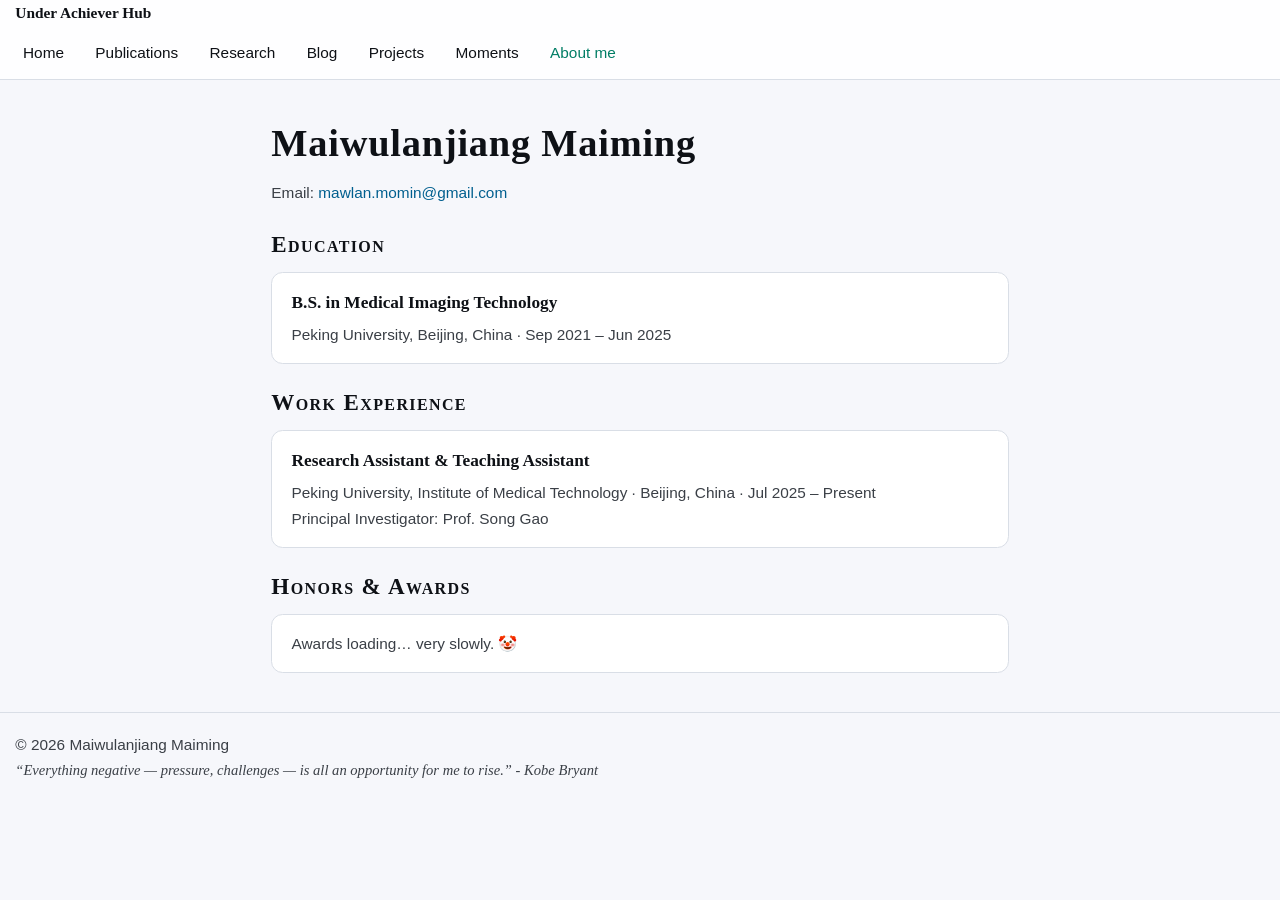
==== about.html @ 785b9ee0 "Initialize personal site" ====
<!doctype html>
<html lang="en">
<head>
<meta charset="utf-8">
<meta name="viewport" content="width=device-width, initial-scale=1">
<title>About me</title>
<link rel="stylesheet" href="assets/style.css">
</head>
<body>
<header class="site-header">
  <div class="container">
    <div class="brand">Under Achiever Hub</div>
    <nav class="nav">
      <a href="index.html">Home</a>
      <a href="papers.html">Publications</a>
      <a href="research.html">Research</a>
      <a href="blog.html">Blog</a>
      <a href="projects.html">Projects</a>
      <a href="moments.html">Moments</a>
      <a href="about.html">About me</a>
    </nav>
  </div>
</header>
<main class="container">
  <section class="about-header">
    <h1 class="about-name">Maiwulanjiang Maiming</h1>
    <div class="about-contact">Email: <a href="mailto:mawlan.momin@gmail.com">mawlan.momin@gmail.com</a></div>
  </section>
  <section class="cv-section">
    <h2 class="cv-heading">Education</h2>
    <div class="cv-card">
      <div class="cv-title">B.S. in Medical Imaging Technology</div>
      <div class="cv-meta">Peking University, Beijing, China · Sep 2021 – Jun 2025</div>
    </div>
  </section>
  <section class="cv-section">
    <h2 class="cv-heading">Work Experience</h2>
    <div class="cv-card">
      <div class="cv-title">Research Assistant & Teaching Assistant</div>
      <div class="cv-meta">Peking University, Institute of Medical Technology · Beijing, China · Jul 2025 – Present</div>
      <div class="cv-meta">Principal Investigator: Prof. Song Gao</div>
    </div>
  </section>
  <section class="cv-section">
    <h2 class="cv-heading">Honors & Awards</h2>
    <div class="cv-card">
      <div class="cv-meta">Awards loading… very slowly. 🤡</div>
    </div>
  </section>
</main>
<footer class="site-footer">
  <div class="container">© <span id="year"></span> Maiwulanjiang Maiming
    <div class="motto">“Everything negative — pressure, challenges — is all an opportunity for me to rise.” - Kobe Bryant</div>
  </div>
</footer>
<script src="assets/site.js"></script>
<script>
setActiveNav();
document.getElementById('year').textContent = new Date().getFullYear();
</script>
</body>
</html>
---- assets/style.css ----
:root{--bg:#0a0d12;--card:#0f131a;--text:#dfe7ee;--muted:#9aa4af;--primary:#00b7ff;--accent:#23c4a2;--accent2:#00ffa3;--border:#1c2430;--space-1:.5rem;--space-2:1rem;--space-3:1.5rem;--radius:.75rem;--header-bg:rgba(10,13,18,.85);--pill-bg:#1a1d22;--pill-fg:#a7a9b0;--pill-border:#1c2430;color-scheme:dark light}
@import url('https://fonts.googleapis.com/css2?family=Inter:wght@300;400;600;700&family=EB+Garamond:ital,wght@0,400;0,600;1,400;1,600&display=swap');
*{box-sizing:border-box}
html,body{height:100%}
html{font-size:clamp(15px,1.2vw,18px)}
body{margin:0;background:var(--bg);color:var(--text);font:1rem/1.7 Inter,-apple-system,BlinkMacSystemFont,Segoe UI,Roboto,Helvetica,Arial,sans-serif;transition:background-color .25s ease,color .25s ease}
html{scroll-behavior:smooth}
a{color:var(--primary);text-decoration:none}
a:hover{text-decoration:underline}
.container{max-width:90rem;margin:0 auto;padding:0 var(--space-2)}
.site-header{position:sticky;top:0;z-index:10;background:var(--header-bg);backdrop-filter:saturate(140%) blur(8px);border-bottom:1px solid var(--border)}
.site-header .brand{font-weight:600}
.nav{display:flex;gap:16px;align-items:center}
.nav a{padding:.875rem .5rem;color:var(--text)}
.nav a.active{color:var(--accent)}
.site-footer{border-top:1px solid var(--border);margin-top:2.5rem;padding:1.25rem 0;color:var(--muted)}
.hero{padding:52px 0 24px}
.hero h1{margin:0 0 .5rem;font-family:'EB Garamond',serif;font-weight:600}
.grid{display:grid;grid-template-columns:repeat(3,1fr);gap:1rem}
.list{display:flex;flex-direction:column;gap:1rem}
.card{background:var(--card);border:1px solid var(--border);border-radius:var(--radius);padding:1rem;transition:transform .25s ease, box-shadow .25s ease, background-color .25s ease, border-color .25s ease}
.card:hover{transform:translateY(-2px);box-shadow:0 8px 20px rgba(0,0,0,.25)}
.card h3{margin:0 0 8px}
.muted{color:var(--muted)}
.pill{display:inline-block;padding:.125rem .5rem;border-radius:999px;background:var(--pill-bg);color:var(--pill-fg);font-size:.8rem;border:1px solid var(--pill-border);margin-right:.375rem}
.gallery{display:grid;grid-template-columns:repeat(3,1fr);gap:8px}
.gallery img{width:100%;height:clamp(14rem,20vw,18rem);object-fit:cover;border-radius:var(--radius);border:1px solid var(--border);cursor:zoom-in;transition:transform .25s ease}
.gallery img:hover{transform:scale(1.02)}
article{max-width:760px}
article{max-width:48rem}
article h1{margin:0 0 .75rem;font-family:'EB Garamond',serif;font-weight:600}
.page{max-width:760px}
.page h2{font-family:'EB Garamond',serif;font-weight:600}
.page{max-width:48rem}
.motto{font-style:italic;font-family:'EB Garamond',serif;color:var(--muted);font-size:.95rem}
.brand{font-family:'EB Garamond',serif;font-weight:600}
.lightbox{position:fixed;inset:0;background:rgba(0,0,0,.75);display:none;align-items:center;justify-content:center;z-index:100}
.lightbox.open{display:flex;animation:fadeIn .2s ease}
.lightbox img{max-width:90vw;max-height:85vh;border-radius:12px;box-shadow:0 20px 40px rgba(0,0,0,.35);transform:scale(.92);opacity:.7;transition:transform .25s ease, opacity .25s ease}
.lightbox.open img{transform:scale(1);opacity:1}
@keyframes fadeIn{from{opacity:0}to{opacity:1}}
@keyframes fadeUp{from{opacity:0;transform:translateY(6px)}to{opacity:1;transform:none}}
article{animation:fadeUp .25s ease}
.card.active-scale{transform:scale(1.02)}
@media (prefers-color-scheme: light){:root{--bg:#f6f7fb;--card:#ffffff;--text:#0e1116;--muted:#3a3f46;--primary:#005f8f;--accent:#007d65;--accent2:#1185ff;--border:#d9dee6;--header-bg:rgba(255,255,255,.85);--pill-bg:#eef2f7;--pill-fg:#3a3f46;--pill-border:#d9dee6;color-scheme:light dark}}
@media(max-width:900px){.grid{grid-template-columns:repeat(2,1fr)}.gallery{grid-template-columns:repeat(2,1fr)}}
@media(max-width:600px){.grid{grid-template-columns:1fr}.gallery{grid-template-columns:1fr}.nav{flex-wrap:wrap}}
.research{display:flex;flex-direction:column;gap:var(--space-3)}
.research-item{padding:1rem;border:1px solid var(--border);border-radius:var(--radius);background:var(--card)}
.research-item h3{margin:0 0 .5rem;font-family:'EB Garamond',serif}
.research-item .meta-line{display:flex;flex-wrap:wrap;gap:1rem;margin:.25rem 0}
.research-item .label{color:var(--muted);margin-right:.35rem}
.research-item .value{color:var(--accent2)}
.projects-lines{display:flex;flex-direction:column;gap:.5rem}
.project-line{padding:.5rem .75rem;border:1px dashed var(--border);border-radius:999px}
.project-line .name{font-weight:600}
.project-line .tech{color:var(--muted)}
.about-header{max-width:48rem;margin:2rem auto 1rem}
.about-name{font-family:'EB Garamond',serif;font-weight:600;font-size:clamp(2rem,3vw,2.75rem);letter-spacing:.02em;margin:0}
.about-contact{color:var(--muted);margin-top:.25rem}
.cv-section{max-width:48rem;margin:1.25rem auto}
.cv-heading{font-family:'EB Garamond',serif;font-variant-caps:small-caps;letter-spacing:.06em;margin:0 0 .5rem}
.cv-card{background:var(--card);border:1px solid var(--border);border-radius:var(--radius);padding:1rem 1.25rem}
.cv-title{font-family:'EB Garamond',serif;font-weight:600;font-size:1.125rem;margin:0 0 .25rem}
.cv-meta{color:var(--muted)}
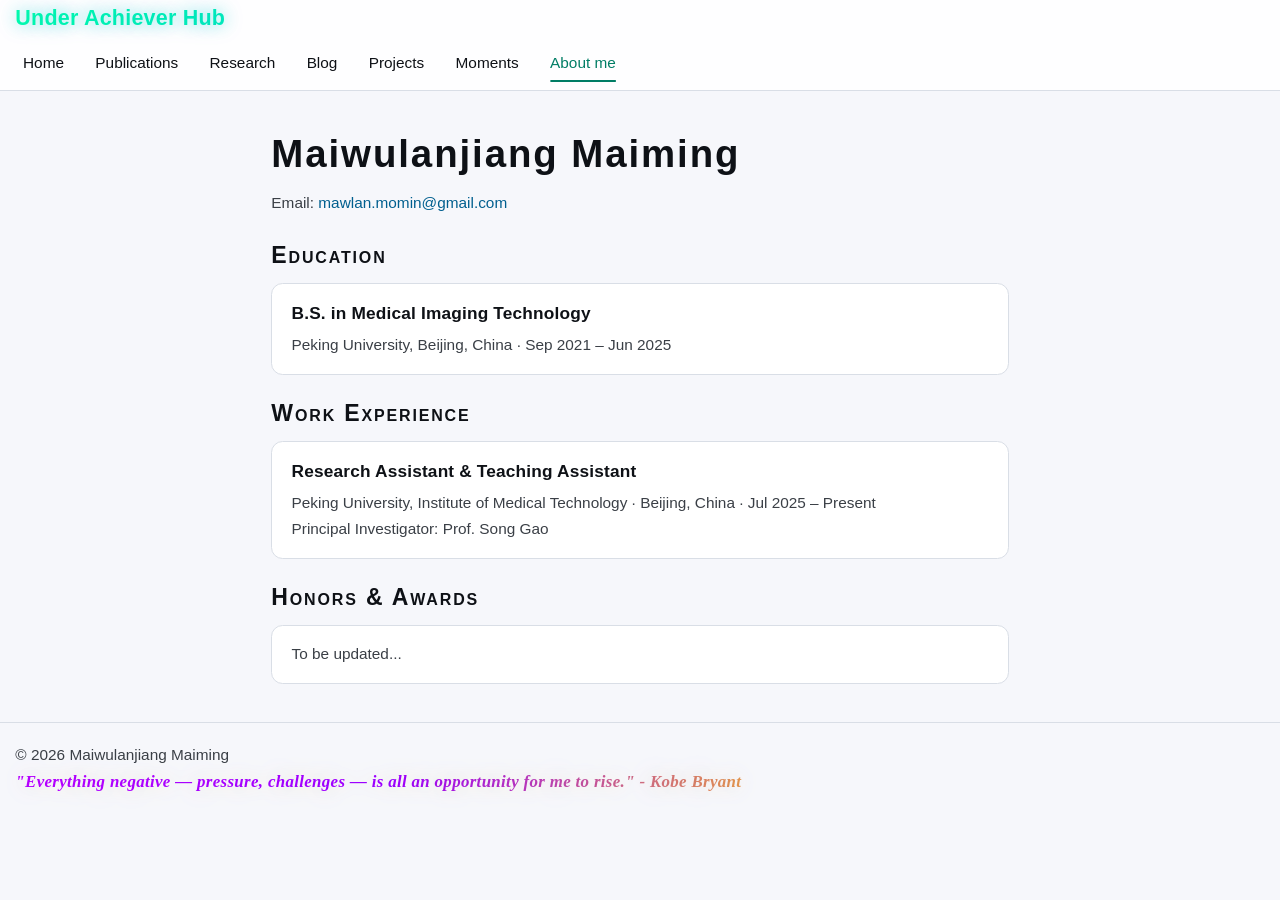
==== commit 9786382a: "Add research-themed emoji effects and styling improvements" ====
--- a/about.html
+++ b/about.html
@@ -3,7 +3,12 @@
 <head>
 <meta charset="utf-8">
 <meta name="viewport" content="width=device-width, initial-scale=1">
-<title>About me</title>
+<meta name="description" content="About Maiwulanjiang Maiming - Medical imaging researcher at Peking University.">
+<meta property="og:title" content="About - Maiwulanjiang Maiming">
+<meta property="og:description" content="Medical imaging researcher and developer.">
+<meta property="og:type" content="website">
+<meta name="twitter:card" content="summary">
+<title>About - Maiwulanjiang Maiming</title>
 <link rel="stylesheet" href="assets/style.css">
 </head>
 <body>
@@ -44,19 +49,10 @@
   <section class="cv-section">
     <h2 class="cv-heading">Honors & Awards</h2>
     <div class="cv-card">
-      <div class="cv-meta">Awards loading… very slowly. 🤡</div>
+      <div class="cv-meta">To be updated...</div>
     </div>
   </section>
 </main>
-<footer class="site-footer">
-  <div class="container">© <span id="year"></span> Maiwulanjiang Maiming
-    <div class="motto">“Everything negative — pressure, challenges — is all an opportunity for me to rise.” - Kobe Bryant</div>
-  </div>
-</footer>
 <script src="assets/site.js"></script>
-<script>
-setActiveNav();
-document.getElementById('year').textContent = new Date().getFullYear();
-</script>
 </body>
 </html>
--- a/assets/style.css
+++ b/assets/style.css
@@ -1,65 +1,132 @@
-:root{--bg:#0a0d12;--card:#0f131a;--text:#dfe7ee;--muted:#9aa4af;--primary:#00b7ff;--accent:#23c4a2;--accent2:#00ffa3;--border:#1c2430;--space-1:.5rem;--space-2:1rem;--space-3:1.5rem;--radius:.75rem;--header-bg:rgba(10,13,18,.85);--pill-bg:#1a1d22;--pill-fg:#a7a9b0;--pill-border:#1c2430;color-scheme:dark light}
-@import url('https://fonts.googleapis.com/css2?family=Inter:wght@300;400;600;700&family=EB+Garamond:ital,wght@0,400;0,600;1,400;1,600&display=swap');
+:root{
+  --bg:#0a0d12;--card:#0f131a;--text:#dfe7ee;--muted:#9aa4af;--primary:#00b7ff;--accent:#23c4a2;--accent2:#00ffa3;--border:#1c2430;--space-1:.5rem;--space-2:1rem;--space-3:1.5rem;--radius:.75rem;--header-bg:rgba(10,13,18,.85);--pill-bg:#1a1d22;--pill-fg:#a7a9b0;--pill-border:#1c2430;color-scheme:dark light;
+  --ease-smooth:cubic-bezier(0.4,0,0.2,1);
+  --ease-out-expo:cubic-bezier(0.16,1,0.3,1);
+  --ease-out-back:cubic-bezier(0.34,1.56,0.64,1);
+  --ease-in-out-smooth:cubic-bezier(0.4,0,0.1,1);
+  --ease-spring:cubic-bezier(0.175,0.885,0.32,1.275);
+  --duration-fast:150ms;
+  --duration-normal:300ms;
+  --duration-slow:500ms;
+  --duration-slower:700ms
+}
+@import url('https://fonts.googleapis.com/css2?family=DM+Sans:wght@400;500;600;700&family=Cormorant+Garamond:ital,wght@0,300;0,400;0,600;1,400;1,600&display=swap');
 *{box-sizing:border-box}
 html,body{height:100%}
 html{font-size:clamp(15px,1.2vw,18px)}
-body{margin:0;background:var(--bg);color:var(--text);font:1rem/1.7 Inter,-apple-system,BlinkMacSystemFont,Segoe UI,Roboto,Helvetica,Arial,sans-serif;transition:background-color .25s ease,color .25s ease}
+body{margin:0;background:var(--bg);color:var(--text);font:1rem/1.7 Optima,Futura,DIN,'DM Sans',-apple-system,BlinkMacSystemFont,'Segoe UI',Roboto,sans-serif;transition:background-color var(--duration-normal) var(--ease-smooth),color var(--duration-normal) var(--ease-smooth)}
+@keyframes pageIn{
+  from{opacity:0}
+  to{opacity:1}
+}
 html{scroll-behavior:smooth}
-a{color:var(--primary);text-decoration:none}
-a:hover{text-decoration:underline}
+a{color:var(--primary);text-decoration:none;transition:color var(--duration-fast) var(--ease-smooth)}
+a:hover{color:var(--accent)}
+.nav a:hover{text-decoration:none}
 .container{max-width:90rem;margin:0 auto;padding:0 var(--space-2)}
-.site-header{position:sticky;top:0;z-index:10;background:var(--header-bg);backdrop-filter:saturate(140%) blur(8px);border-bottom:1px solid var(--border)}
+.site-header{position:sticky;top:0;z-index:10;background:var(--header-bg);backdrop-filter:saturate(140%) blur(8px);border-bottom:1px solid var(--border);transition:transform var(--duration-normal) var(--ease-smooth)}
 .site-header .brand{font-weight:600}
 .nav{display:flex;gap:16px;align-items:center}
-.nav a{padding:.875rem .5rem;color:var(--text)}
+.nav a{padding:.875rem .5rem;color:var(--text);position:relative;transition:color var(--duration-fast) var(--ease-smooth)}
+.nav a::after{content:'';position:absolute;bottom:.5rem;left:50%;width:0;height:2px;background:var(--accent);border-radius:1px;transform:translateX(-50%);transition:width var(--duration-normal) var(--ease-out-expo)}
+.nav a:hover::after,.nav a.active::after{width:calc(100% - 1rem)}
 .nav a.active{color:var(--accent)}
 .site-footer{border-top:1px solid var(--border);margin-top:2.5rem;padding:1.25rem 0;color:var(--muted)}
 .hero{padding:52px 0 24px}
-.hero h1{margin:0 0 .5rem;font-family:'EB Garamond',serif;font-weight:600}
+.hero h1{margin:0 0 .5rem;font-family:Optima,Futura,DIN,'DM Sans',sans-serif;font-weight:600;letter-spacing:.01em;animation:fadeUp var(--duration-slow) var(--ease-out-expo)}
+.hero p{animation:fadeUp var(--duration-slow) var(--ease-out-expo) 100ms backwards}
 .grid{display:grid;grid-template-columns:repeat(3,1fr);gap:1rem}
 .list{display:flex;flex-direction:column;gap:1rem}
-.card{background:var(--card);border:1px solid var(--border);border-radius:var(--radius);padding:1rem;transition:transform .25s ease, box-shadow .25s ease, background-color .25s ease, border-color .25s ease}
-.card:hover{transform:translateY(-2px);box-shadow:0 8px 20px rgba(0,0,0,.25)}
+.card{background:var(--card);border:1px solid var(--border);border-radius:var(--radius);padding:1rem;transition:transform var(--duration-normal) var(--ease-out-expo),box-shadow var(--duration-normal) var(--ease-smooth),background-color var(--duration-slow) var(--ease-smooth),border-color var(--duration-normal) var(--ease-smooth);will-change:transform}
+.card:hover{transform:translateY(-4px);box-shadow:0 12px 28px rgba(0,0,0,.3),0 4px 12px rgba(0,0,0,.2)}
+.card:active{transform:translateY(-2px);transition-duration:var(--duration-fast)}
 .card h3{margin:0 0 8px}
 .muted{color:var(--muted)}
-.pill{display:inline-block;padding:.125rem .5rem;border-radius:999px;background:var(--pill-bg);color:var(--pill-fg);font-size:.8rem;border:1px solid var(--pill-border);margin-right:.375rem}
+.pill{display:inline-block;padding:.125rem .5rem;border-radius:999px;background:var(--pill-bg);color:var(--pill-fg);font-size:.8rem;border:1px solid var(--pill-border);margin-right:.375rem;transition:background-color var(--duration-normal) var(--ease-smooth),border-color var(--duration-normal) var(--ease-smooth),transform var(--duration-fast) var(--ease-out-expo)}
+.pill:hover{transform:translateY(-1px);background:var(--border)}
 .gallery{display:grid;grid-template-columns:repeat(3,1fr);gap:8px}
-.gallery img{width:100%;height:clamp(14rem,20vw,18rem);object-fit:cover;border-radius:var(--radius);border:1px solid var(--border);cursor:zoom-in;transition:transform .25s ease}
-.gallery img:hover{transform:scale(1.02)}
-article{max-width:760px}
+.gallery img{width:100%;height:clamp(14rem,20vw,18rem);object-fit:cover;border-radius:var(--radius);border:1px solid var(--border);cursor:zoom-in;transition:transform var(--duration-normal) var(--ease-out-expo),box-shadow var(--duration-normal) var(--ease-smooth);will-change:transform}
+.gallery img:hover{transform:scale(1.03);box-shadow:0 8px 24px rgba(0,0,0,.3)}
 article{max-width:48rem}
-article h1{margin:0 0 .75rem;font-family:'EB Garamond',serif;font-weight:600}
-.page{max-width:760px}
-.page h2{font-family:'EB Garamond',serif;font-weight:600}
-.page{max-width:48rem}
-.motto{font-style:italic;font-family:'EB Garamond',serif;color:var(--muted);font-size:.95rem}
-.brand{font-family:'EB Garamond',serif;font-weight:600}
-.lightbox{position:fixed;inset:0;background:rgba(0,0,0,.75);display:none;align-items:center;justify-content:center;z-index:100}
-.lightbox.open{display:flex;animation:fadeIn .2s ease}
-.lightbox img{max-width:90vw;max-height:85vh;border-radius:12px;box-shadow:0 20px 40px rgba(0,0,0,.35);transform:scale(.92);opacity:.7;transition:transform .25s ease, opacity .25s ease}
-.lightbox.open img{transform:scale(1);opacity:1}
+article h1{margin:0 0 .75rem;font-family:Optima,Futura,DIN,'DM Sans',sans-serif;font-weight:600;letter-spacing:.01em}
+article{animation:fadeUp var(--duration-slow) var(--ease-out-expo)}
+.motto{font-style:italic;font-family:'Adobe Garamond',Garamond,'Cormorant Garamond',serif;background:linear-gradient(90deg,#b700ff 0%,#9d00ff 30%,#ffd700 70%,#ffed4e 100%);-webkit-background-clip:text;background-clip:text;-webkit-text-fill-color:transparent;font-size:1.1rem;letter-spacing:.02em;font-weight:600;text-shadow:0 0 30px rgba(185,0,255,.3);filter:drop-shadow(0 0 10px rgba(255,215,0,.2))}
+.brand{font-family:Optima,Futura,DIN,'DM Sans',sans-serif;font-weight:700;letter-spacing:.01em;font-size:1.4rem;background:linear-gradient(90deg,#00ffaa 0%,#0099ff 100%);-webkit-background-clip:text;background-clip:text;-webkit-text-fill-color:transparent;text-shadow:0 0 20px rgba(0,153,255,.4);filter:drop-shadow(0 0 8px rgba(0,255,170,.3))}
+.lightbox{position:fixed;inset:0;background:rgba(0,0,0,0);display:none;align-items:center;justify-content:center;z-index:100;backdrop-filter:blur(0px);transition:background var(--duration-normal) var(--ease-smooth),backdrop-filter var(--duration-normal) var(--ease-smooth)}
+.lightbox.open{display:flex;background:rgba(0,0,0,.85);backdrop-filter:blur(8px);animation:fadeIn var(--duration-normal) var(--ease-smooth)}
+.lightbox img{max-width:90vw;max-height:85vh;border-radius:12px;box-shadow:0 20px 40px rgba(0,0,0,.35);transform:scale(.85) translateY(20px);opacity:0;transition:transform var(--duration-slow) var(--ease-out-expo),opacity var(--duration-normal) var(--ease-smooth);will-change:transform,opacity}
+.lightbox.open img{transform:scale(1) translateY(0);opacity:1}
 @keyframes fadeIn{from{opacity:0}to{opacity:1}}
-@keyframes fadeUp{from{opacity:0;transform:translateY(6px)}to{opacity:1;transform:none}}
-article{animation:fadeUp .25s ease}
-.card.active-scale{transform:scale(1.02)}
+@keyframes fadeUp{from{opacity:0;transform:translateY(16px)}to{opacity:1;transform:translateY(0)}}
+@keyframes fadeScale{from{opacity:0;transform:scale(0.95)}to{opacity:1;transform:scale(1)}}
+@keyframes slideInLeft{from{opacity:0;transform:translateX(-20px)}to{opacity:1;transform:translateX(0)}}
+@keyframes slideInRight{from{opacity:0;transform:translateX(20px)}to{opacity:1;transform:translateX(0)}}
+@keyframes pulse{0%,100%{opacity:1}50%{opacity:.6}}
+@keyframes shimmer{0%{background-position:-200% 0}100%{background-position:200% 0}}
+.card-reveal{opacity:0;transform:translateY(20px);transition:opacity var(--duration-slow) var(--ease-out-expo),transform var(--duration-slow) var(--ease-out-expo)}
+.card-reveal.revealed{opacity:1;transform:translateY(0)}
+.card.active-scale{transform:scale(0.97);transition-duration:var(--duration-fast)}
+@keyframes reveal{from{opacity:0;transform:translateY(24px)}to{opacity:1;transform:translateY(0)}}
+@keyframes floatUp{0%{opacity:1;transform:translate(-50%,-50%) translateY(0) rotateZ(0deg)}100%{opacity:0;transform:translate(-50%,-50%) translateY(-100px) rotateZ(20deg)}}
+.click-emoji{position:fixed;font-size:2rem;pointer-events:none;user-select:none;animation:floatUp 1.5s ease-out forwards;z-index:9999}
+@media (prefers-reduced-motion: reduce){
+  *,*::before,*::after{animation-duration:0.01ms !important;animation-iteration-count:1 !important;transition-duration:0.01ms !important}
+  .card-reveal{opacity:1;transform:none}
+}
 @media (prefers-color-scheme: light){:root{--bg:#f6f7fb;--card:#ffffff;--text:#0e1116;--muted:#3a3f46;--primary:#005f8f;--accent:#007d65;--accent2:#1185ff;--border:#d9dee6;--header-bg:rgba(255,255,255,.85);--pill-bg:#eef2f7;--pill-fg:#3a3f46;--pill-border:#d9dee6;color-scheme:light dark}}
 @media(max-width:900px){.grid{grid-template-columns:repeat(2,1fr)}.gallery{grid-template-columns:repeat(2,1fr)}}
-@media(max-width:600px){.grid{grid-template-columns:1fr}.gallery{grid-template-columns:1fr}.nav{flex-wrap:wrap}}
+@media(max-width:600px){.grid{grid-template-columns:1fr}.gallery{grid-template-columns:1fr}.nav{flex-wrap:wrap}.card-reveal{animation-delay:0 !important}.research-item{animation-delay:0 !important}.project-line{animation-delay:0 !important}}
 .research{display:flex;flex-direction:column;gap:var(--space-3)}
-.research-item{padding:1rem;border:1px solid var(--border);border-radius:var(--radius);background:var(--card)}
-.research-item h3{margin:0 0 .5rem;font-family:'EB Garamond',serif}
+.research-item{padding:1rem;border:1px solid var(--border);border-radius:var(--radius);background:var(--card);transition:transform var(--duration-normal) var(--ease-out-expo),box-shadow var(--duration-normal) var(--ease-smooth)}
+.research-item:hover{transform:translateX(4px);box-shadow:0 4px 16px rgba(0,0,0,.2)}
+.research-item h3{margin:0 0 .5rem;font-family:Optima,Futura,DIN,'DM Sans',sans-serif;font-weight:600}
 .research-item .meta-line{display:flex;flex-wrap:wrap;gap:1rem;margin:.25rem 0}
 .research-item .label{color:var(--muted);margin-right:.35rem}
 .research-item .value{color:var(--accent2)}
 .projects-lines{display:flex;flex-direction:column;gap:.5rem}
-.project-line{padding:.5rem .75rem;border:1px dashed var(--border);border-radius:999px}
+.project-line{padding:.5rem .75rem;border:1px dashed var(--border);border-radius:999px;transition:background-color var(--duration-normal) var(--ease-smooth),border-color var(--duration-normal) var(--ease-smooth),transform var(--duration-normal) var(--ease-out-expo)}
+.project-line:hover{background:var(--card);border-color:var(--accent);transform:translateX(4px)}
 .project-line .name{font-weight:600}
 .project-line .tech{color:var(--muted)}
+.two-col{display:grid;grid-template-columns:12rem 1fr;gap:var(--space-3)}
+.timeline{position:sticky;top:72px;align-self:start}
+.timeline a{display:block;padding:.4rem .5rem;border-radius:999px;color:var(--muted);border:1px solid var(--border);margin-bottom:.5rem;text-align:center;background:var(--card);transition:all var(--duration-normal) var(--ease-out-expo)}
+.timeline a:hover{color:var(--text);border-color:var(--accent2);transform:translateX(4px)}
+.timeline a.active{color:var(--text);border-color:var(--accent2);box-shadow:0 0 0 1px var(--accent2) inset,0 4px 12px rgba(0,255,163,.15)}
+.year-heading{font-family:Optima,Futura,DIN,'DM Sans',sans-serif;margin:1rem 0 .5rem;font-weight:600;letter-spacing:.02em}
+@media(max-width:900px){.two-col{grid-template-columns:1fr}.timeline{position:relative;display:flex;gap:.5rem;flex-wrap:wrap;top:auto;margin-bottom:1rem}.timeline a{flex:0 0 auto}}
 .about-header{max-width:48rem;margin:2rem auto 1rem}
-.about-name{font-family:'EB Garamond',serif;font-weight:600;font-size:clamp(2rem,3vw,2.75rem);letter-spacing:.02em;margin:0}
+.about-name{font-family:Optima,Futura,DIN,'DM Sans',sans-serif;font-weight:600;font-size:clamp(2rem,3vw,2.75rem);letter-spacing:.05em;margin:0}
 .about-contact{color:var(--muted);margin-top:.25rem}
 .cv-section{max-width:48rem;margin:1.25rem auto}
-.cv-heading{font-family:'EB Garamond',serif;font-variant-caps:small-caps;letter-spacing:.06em;margin:0 0 .5rem}
-.cv-card{background:var(--card);border:1px solid var(--border);border-radius:var(--radius);padding:1rem 1.25rem}
-.cv-title{font-family:'EB Garamond',serif;font-weight:600;font-size:1.125rem;margin:0 0 .25rem}
+.cv-heading{font-family:Optima,Futura,DIN,'DM Sans',sans-serif;font-variant-caps:small-caps;letter-spacing:.08em;margin:0 0 .5rem;font-weight:600}
+.cv-card{background:var(--card);border:1px solid var(--border);border-radius:var(--radius);padding:1rem 1.25rem;transition:transform var(--duration-normal) var(--ease-out-expo),box-shadow var(--duration-normal) var(--ease-smooth)}
+.cv-card:hover{transform:translateY(-2px);box-shadow:0 8px 20px rgba(0,0,0,.2)}
+.cv-title{font-family:Optima,Futura,DIN,'DM Sans',sans-serif;font-weight:600;font-size:1.125rem;margin:0 0 .25rem;letter-spacing:.01em}
 .cv-meta{color:var(--muted)}
+.github-repo{display:flex;flex-direction:column}
+.github-repo h3 a{display:flex;align-items:center;gap:.5rem}
+.github-repo h3 a::before{content:'';display:inline-block;width:16px;height:16px;background:url("data:image/svg+xml,%3Csvg viewBox='0 0 16 16' xmlns='http://www.w3.org/2000/svg'%3E%3Cpath d='M2 2.5A2.5 2.5 0 014.5 0h8.75a.75.75 0 01.75.75v12.5a.75.75 0 01-.75.75h-2.5a.75.75 0 110-1.5h1.75v-2h-8a1 1 0 00-.714 1.7.75.75 0 01-1.072 1.05A2.495 2.495 0 012 11.5v-9zm10.5-1V9h-8c-.356 0-.694.074-1 .208V2.5a1 1 0 011-1h8zM5 12.25v3.25a.25.25 0 00.4.2l1.45-1.087a.25.25 0 01.3 0L8.6 15.7a.25.25 0 00.4-.2v-3.25a.25.25 0 00-.25-.25h-3.5a.25.25 0 00-.25.25z' fill='%238b949e'/%3E%3C/svg%3E") center/contain no-repeat;opacity:.7}
+.repo-desc{flex:1;margin:.5rem 0;color:var(--muted);font-size:.9rem;line-height:1.5}
+.repo-meta{display:flex;align-items:center;gap:1rem;font-size:.85rem;color:var(--muted);margin-top:auto}
+.repo-lang{display:flex;align-items:center;gap:.35rem}
+.lang-dot{width:10px;height:10px;border-radius:50%;background:var(--accent)}
+.lang-dot[data-lang="Python"]{background:#3572A5}
+.lang-dot[data-lang="JavaScript"]{background:#f1e05a}
+.lang-dot[data-lang="TypeScript"]{background:#2b7489}
+.lang-dot[data-lang="HTML"]{background:#e34c26}
+.lang-dot[data-lang="CSS"]{background:#563d7c}
+.lang-dot[data-lang="Jupyter Notebook"]{background:#DA5B0B}
+.lang-dot[data-lang="MATLAB"]{background:#e16737}
+.lang-dot[data-lang="C++"]{background:#f34b7d}
+.lang-dot[data-lang="C"]{background:#555555}
+.lang-dot[data-lang="Java"]{background:#b07219}
+.lang-dot[data-lang="Go"]{background:#00ADD8}
+.lang-dot[data-lang="Rust"]{background:#dea584}
+.lang-dot[data-lang="Shell"]{background:#89e051}
+.repo-stat{display:flex;align-items:center;gap:.25rem}
+.repo-stat svg{opacity:.7}
+.repo-topics{margin-top:.5rem}
+.loading{display:flex;align-items:center;justify-content:center;gap:.75rem;padding:2rem;color:var(--muted)}
+.loading-spinner{width:20px;height:20px;border:2px solid var(--border);border-top-color:var(--accent);border-radius:50%;animation:spin .8s linear infinite}
+@keyframes spin{to{transform:rotate(360deg)}}
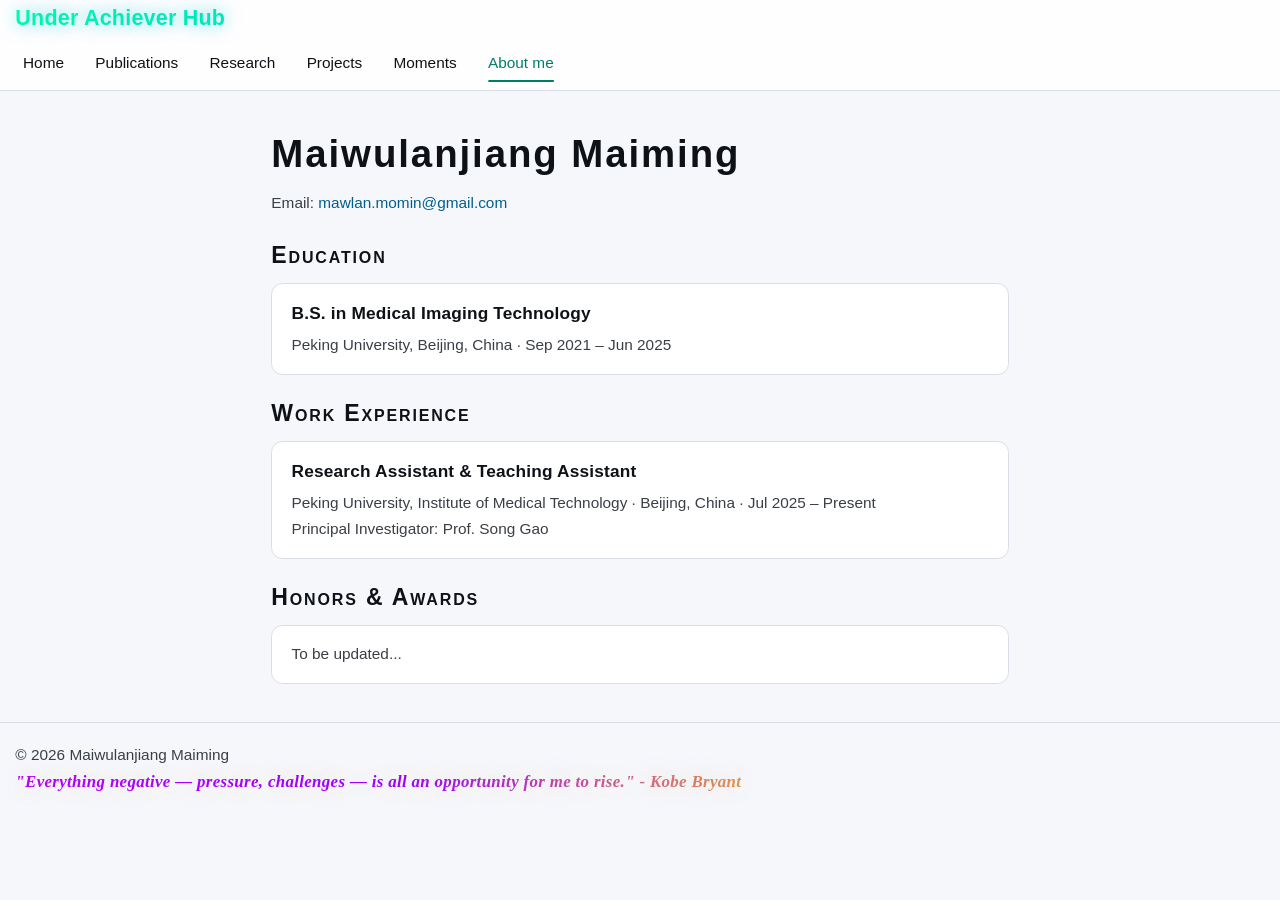
==== commit b3826981: "Remove blog page" ====
--- a/about.html
+++ b/about.html
@@ -19,7 +19,6 @@
       <a href="index.html">Home</a>
       <a href="papers.html">Publications</a>
       <a href="research.html">Research</a>
-      <a href="blog.html">Blog</a>
       <a href="projects.html">Projects</a>
       <a href="moments.html">Moments</a>
       <a href="about.html">About me</a>
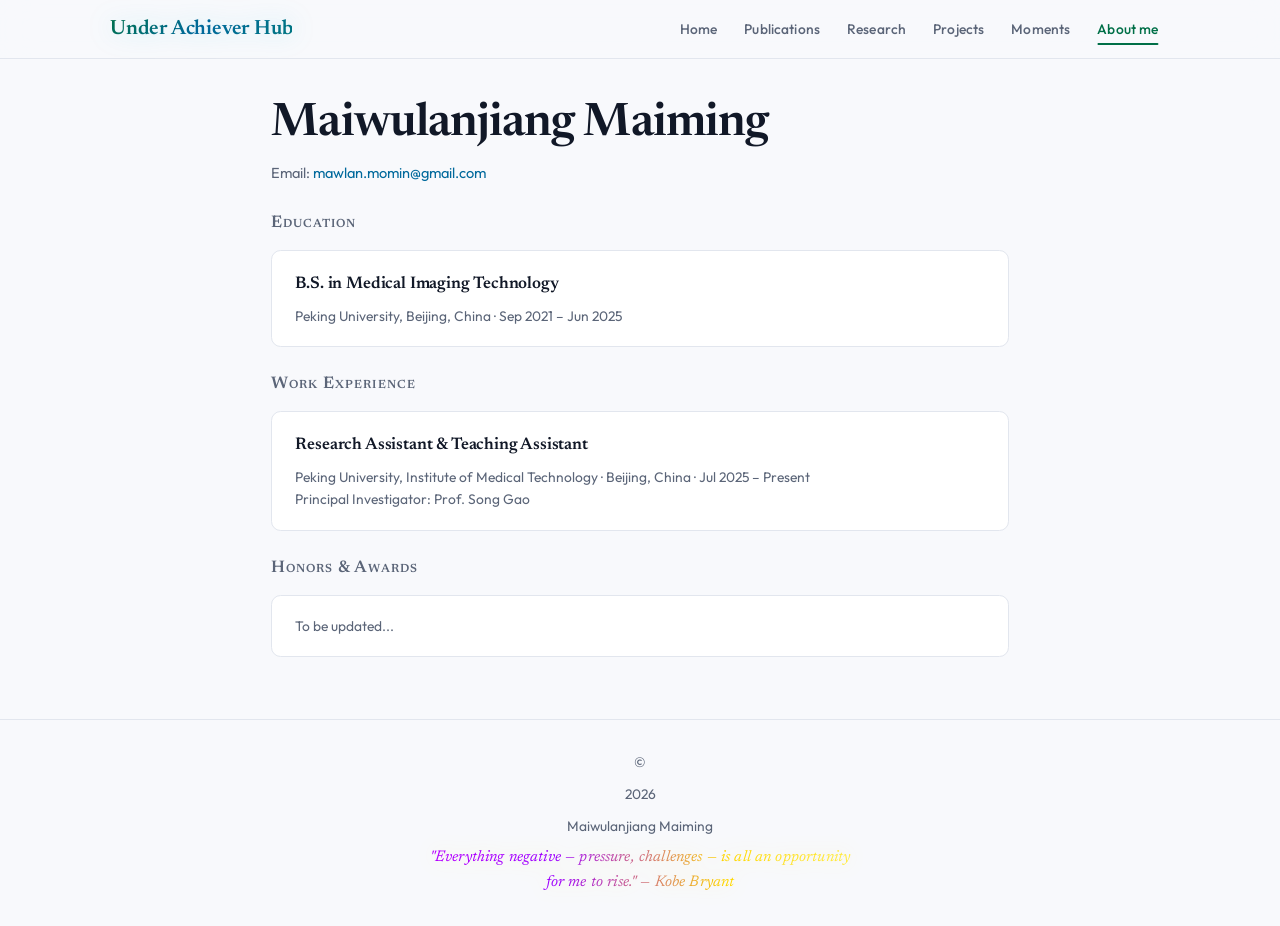
==== commit e791eeb0: "Redesign with web-design-engineer skill: new font system (Newsreader+Outfit), oklch colors, restore " ====
--- a/about.html
+++ b/about.html
@@ -52,6 +52,11 @@
     </div>
   </section>
 </main>
+<footer class="site-footer">
+  <div class="container">© <span id="year"></span> Maiwulanjiang Maiming
+    <div class="motto">"Everything negative — pressure, challenges — is all an opportunity for me to rise." — Kobe Bryant</div>
+  </div>
+</footer>
 <script src="assets/site.js"></script>
 </body>
 </html>
--- a/assets/style.css
+++ b/assets/style.css
@@ -1,5 +1,6 @@
+@import url('https://fonts.googleapis.com/css2?family=Newsreader:ital,opsz,wght@0,6..72,300;0,6..72,400;0,6..72,600;1,6..72,400;1,6..72,600&family=Outfit:wght@300;400;500;600;700&family=JetBrains+Mono:wght@400;500&display=swap');
 :root{
-  --bg:#0a0d12;--card:#0f131a;--text:#dfe7ee;--muted:#9aa4af;--primary:#00b7ff;--accent:#23c4a2;--accent2:#00ffa3;--border:#1c2430;--space-1:.5rem;--space-2:1rem;--space-3:1.5rem;--radius:.75rem;--header-bg:rgba(10,13,18,.85);--pill-bg:#1a1d22;--pill-fg:#a7a9b0;--pill-border:#1c2430;color-scheme:dark light;
+  --bg:#090b0e;--card:#11141a;--card-hover:#161a22;--text:#e2e8f0;--muted:#8892a4;--primary:oklch(0.72 0.14 230);--accent:oklch(0.70 0.16 170);--accent2:oklch(0.75 0.12 200);--border:#1e2533;--border-hover:#2a3348;--space-1:.5rem;--space-2:1rem;--space-3:1.5rem;--space-4:2rem;--radius:.625rem;--header-bg:rgba(9,11,14,.88);--pill-bg:rgba(30,37,51,.6);--pill-fg:#a0aab8;--pill-border:#1e2533;color-scheme:dark light;
   --ease-smooth:cubic-bezier(0.4,0,0.2,1);
   --ease-out-expo:cubic-bezier(0.16,1,0.3,1);
   --ease-out-back:cubic-bezier(0.34,1.56,0.64,1);
@@ -8,56 +9,58 @@
   --duration-fast:150ms;
   --duration-normal:300ms;
   --duration-slow:500ms;
-  --duration-slower:700ms
+  --duration-slower:700ms;
+  --font-heading:'Newsreader',Georgia,'Times New Roman',serif;
+  --font-body:'Outfit','Helvetica Neue',Arial,sans-serif;
+  --font-mono:'JetBrains Mono','Fira Code',monospace
 }
-@import url('https://fonts.googleapis.com/css2?family=DM+Sans:wght@400;500;600;700&family=Cormorant+Garamond:ital,wght@0,300;0,400;0,600;1,400;1,600&display=swap');
 *{box-sizing:border-box}
 html,body{height:100%}
 html{font-size:clamp(15px,1.2vw,18px)}
-body{margin:0;background:var(--bg);color:var(--text);font:1rem/1.7 Optima,Futura,DIN,'DM Sans',-apple-system,BlinkMacSystemFont,'Segoe UI',Roboto,sans-serif;transition:background-color var(--duration-normal) var(--ease-smooth),color var(--duration-normal) var(--ease-smooth)}
-@keyframes pageIn{
-  from{opacity:0}
-  to{opacity:1}
-}
+body{margin:0;background:var(--bg);color:var(--text);font:1rem/1.75 var(--font-body);transition:background-color var(--duration-normal) var(--ease-smooth),color var(--duration-normal) var(--ease-smooth)}
+@keyframes pageIn{from{opacity:0}to{opacity:1}}
 html{scroll-behavior:smooth}
 a{color:var(--primary);text-decoration:none;transition:color var(--duration-fast) var(--ease-smooth)}
 a:hover{color:var(--accent)}
-.nav a:hover{text-decoration:none}
-.container{max-width:90rem;margin:0 auto;padding:0 var(--space-2)}
-.site-header{position:sticky;top:0;z-index:10;background:var(--header-bg);backdrop-filter:saturate(140%) blur(8px);border-bottom:1px solid var(--border);transition:transform var(--duration-normal) var(--ease-smooth)}
-.site-header .brand{font-weight:600}
-.nav{display:flex;gap:16px;align-items:center}
-.nav a{padding:.875rem .5rem;color:var(--text);position:relative;transition:color var(--duration-fast) var(--ease-smooth)}
-.nav a::after{content:'';position:absolute;bottom:.5rem;left:50%;width:0;height:2px;background:var(--accent);border-radius:1px;transform:translateX(-50%);transition:width var(--duration-normal) var(--ease-out-expo)}
-.nav a:hover::after,.nav a.active::after{width:calc(100% - 1rem)}
+.container{max-width:72rem;margin:0 auto;padding:0 var(--space-3)}
+.site-header{position:sticky;top:0;z-index:10;background:var(--header-bg);backdrop-filter:saturate(140%) blur(16px);border-bottom:1px solid var(--border);transition:transform var(--duration-normal) var(--ease-smooth)}
+.site-header .container{display:flex;align-items:center;justify-content:space-between;min-height:3.75rem}
+.brand{font-family:var(--font-heading);font-weight:600;font-size:1.35rem;letter-spacing:-.01em;background:linear-gradient(135deg,var(--accent) 0%,var(--primary) 50%,var(--accent2) 100%);-webkit-background-clip:text;background-clip:text;-webkit-text-fill-color:transparent;filter:drop-shadow(0 0 12px rgba(0,180,220,.25))}
+.nav{display:flex;gap:4px;align-items:center}
+.nav a{padding:.5rem .75rem;color:var(--muted);position:relative;font-size:.9rem;font-weight:500;letter-spacing:.01em;border-radius:var(--radius);transition:color var(--duration-fast) var(--ease-smooth),background-color var(--duration-fast) var(--ease-smooth)}
+.nav a::after{content:'';position:absolute;bottom:.25rem;left:50%;width:0;height:2px;background:var(--accent);border-radius:1px;transform:translateX(-50%);transition:width var(--duration-normal) var(--ease-out-expo)}
+.nav a:hover{color:var(--text);background:rgba(255,255,255,.04)}
+.nav a:hover::after,.nav a.active::after{width:calc(100% - 1.5rem)}
 .nav a.active{color:var(--accent)}
-.site-footer{border-top:1px solid var(--border);margin-top:2.5rem;padding:1.25rem 0;color:var(--muted)}
-.hero{padding:52px 0 24px}
-.hero h1{margin:0 0 .5rem;font-family:Optima,Futura,DIN,'DM Sans',sans-serif;font-weight:600;letter-spacing:.01em;animation:fadeUp var(--duration-slow) var(--ease-out-expo)}
-.hero p{animation:fadeUp var(--duration-slow) var(--ease-out-expo) 100ms backwards}
-.grid{display:grid;grid-template-columns:repeat(3,1fr);gap:1rem}
+.site-footer{border-top:1px solid var(--border);margin-top:4rem;padding:2rem 0;color:var(--muted);font-size:.9rem}
+.site-footer .container{display:flex;flex-direction:column;align-items:center;gap:.5rem;text-align:center}
+.hero{padding:5rem 0 3rem;max-width:48rem}
+.hero h1{margin:0 0 .75rem;font-family:var(--font-heading);font-weight:600;font-size:clamp(2.5rem,5vw,3.75rem);letter-spacing:-.02em;line-height:1.15;animation:fadeUp var(--duration-slow) var(--ease-out-expo)}
+.hero p{font-size:1.15rem;color:var(--muted);line-height:1.7;max-width:36rem;animation:fadeUp var(--duration-slow) var(--ease-out-expo) 100ms backwards}
+.grid{display:grid;grid-template-columns:repeat(3,1fr);gap:1.25rem}
 .list{display:flex;flex-direction:column;gap:1rem}
-.card{background:var(--card);border:1px solid var(--border);border-radius:var(--radius);padding:1rem;transition:transform var(--duration-normal) var(--ease-out-expo),box-shadow var(--duration-normal) var(--ease-smooth),background-color var(--duration-slow) var(--ease-smooth),border-color var(--duration-normal) var(--ease-smooth);will-change:transform}
-.card:hover{transform:translateY(-4px);box-shadow:0 12px 28px rgba(0,0,0,.3),0 4px 12px rgba(0,0,0,.2)}
-.card:active{transform:translateY(-2px);transition-duration:var(--duration-fast)}
-.card h3{margin:0 0 8px}
+.card{background:var(--card);border:1px solid var(--border);border-radius:var(--radius);padding:1.25rem;transition:transform var(--duration-normal) var(--ease-out-expo),box-shadow var(--duration-normal) var(--ease-smooth),background-color var(--duration-slow) var(--ease-smooth),border-color var(--duration-normal) var(--ease-smooth);will-change:transform}
+.card:hover{transform:translateY(-3px);background:var(--card-hover);border-color:var(--border-hover);box-shadow:0 16px 40px rgba(0,0,0,.25),0 4px 12px rgba(0,0,0,.15)}
+.card:active{transform:translateY(-1px);transition-duration:var(--duration-fast)}
+.card h3{margin:0 0 .5rem;font-family:var(--font-heading);font-weight:600;font-size:1.1rem;letter-spacing:-.01em}
+.card h3 a{color:var(--text)}
+.card h3 a:hover{color:var(--primary)}
 .muted{color:var(--muted)}
-.pill{display:inline-block;padding:.125rem .5rem;border-radius:999px;background:var(--pill-bg);color:var(--pill-fg);font-size:.8rem;border:1px solid var(--pill-border);margin-right:.375rem;transition:background-color var(--duration-normal) var(--ease-smooth),border-color var(--duration-normal) var(--ease-smooth),transform var(--duration-fast) var(--ease-out-expo)}
-.pill:hover{transform:translateY(-1px);background:var(--border)}
-.gallery{display:grid;grid-template-columns:repeat(3,1fr);gap:8px}
-.gallery img{width:100%;height:clamp(14rem,20vw,18rem);object-fit:cover;border-radius:var(--radius);border:1px solid var(--border);cursor:zoom-in;transition:transform var(--duration-normal) var(--ease-out-expo),box-shadow var(--duration-normal) var(--ease-smooth);will-change:transform}
-.gallery img:hover{transform:scale(1.03);box-shadow:0 8px 24px rgba(0,0,0,.3)}
+.pill{display:inline-block;padding:.15rem .6rem;border-radius:999px;background:var(--pill-bg);color:var(--pill-fg);font-size:.78rem;font-weight:500;letter-spacing:.02em;border:1px solid var(--pill-border);margin-right:.35rem;margin-bottom:.25rem;transition:background-color var(--duration-normal) var(--ease-smooth),border-color var(--duration-normal) var(--ease-smooth),transform var(--duration-fast) var(--ease-out-expo)}
+.pill:hover{transform:translateY(-1px);border-color:var(--border-hover)}
+.gallery{display:grid;grid-template-columns:repeat(3,1fr);gap:10px}
+.gallery img{width:100%;height:clamp(14rem,20vw,18rem);object-fit:cover;border-radius:var(--radius);border:1px solid var(--border);cursor:zoom-in;transition:transform var(--duration-normal) var(--ease-out-expo),box-shadow var(--duration-normal) var(--ease-smooth),border-color var(--duration-normal) var(--ease-smooth);will-change:transform}
+.gallery img:hover{transform:scale(1.02);border-color:var(--border-hover);box-shadow:0 12px 32px rgba(0,0,0,.3)}
 article{max-width:48rem}
-article h1{margin:0 0 .75rem;font-family:Optima,Futura,DIN,'DM Sans',sans-serif;font-weight:600;letter-spacing:.01em}
+article h1{margin:0 0 .75rem;font-family:var(--font-heading);font-weight:600;letter-spacing:-.01em}
 article{animation:fadeUp var(--duration-slow) var(--ease-out-expo)}
-.motto{font-style:italic;font-family:'Adobe Garamond',Garamond,'Cormorant Garamond',serif;background:linear-gradient(90deg,#b700ff 0%,#9d00ff 30%,#ffd700 70%,#ffed4e 100%);-webkit-background-clip:text;background-clip:text;-webkit-text-fill-color:transparent;font-size:1.1rem;letter-spacing:.02em;font-weight:600;text-shadow:0 0 30px rgba(185,0,255,.3);filter:drop-shadow(0 0 10px rgba(255,215,0,.2))}
-.brand{font-family:Optima,Futura,DIN,'DM Sans',sans-serif;font-weight:700;letter-spacing:.01em;font-size:1.4rem;background:linear-gradient(90deg,#00ffaa 0%,#0099ff 100%);-webkit-background-clip:text;background-clip:text;-webkit-text-fill-color:transparent;text-shadow:0 0 20px rgba(0,153,255,.4);filter:drop-shadow(0 0 8px rgba(0,255,170,.3))}
+.motto{font-family:var(--font-heading);font-style:italic;font-size:1rem;letter-spacing:.01em;line-height:1.6;max-width:28rem;background:linear-gradient(90deg,#b700ff 0%,#9d00ff 30%,#ffd700 70%,#ffed4e 100%);-webkit-background-clip:text;background-clip:text;-webkit-text-fill-color:transparent;filter:drop-shadow(0 0 10px rgba(255,215,0,.2))}
 .lightbox{position:fixed;inset:0;background:rgba(0,0,0,0);display:none;align-items:center;justify-content:center;z-index:100;backdrop-filter:blur(0px);transition:background var(--duration-normal) var(--ease-smooth),backdrop-filter var(--duration-normal) var(--ease-smooth)}
-.lightbox.open{display:flex;background:rgba(0,0,0,.85);backdrop-filter:blur(8px);animation:fadeIn var(--duration-normal) var(--ease-smooth)}
-.lightbox img{max-width:90vw;max-height:85vh;border-radius:12px;box-shadow:0 20px 40px rgba(0,0,0,.35);transform:scale(.85) translateY(20px);opacity:0;transition:transform var(--duration-slow) var(--ease-out-expo),opacity var(--duration-normal) var(--ease-smooth);will-change:transform,opacity}
+.lightbox.open{display:flex;background:rgba(0,0,0,.88);backdrop-filter:blur(12px);animation:fadeIn var(--duration-normal) var(--ease-smooth)}
+.lightbox img{max-width:90vw;max-height:85vh;border-radius:10px;box-shadow:0 24px 48px rgba(0,0,0,.4);transform:scale(.85) translateY(20px);opacity:0;transition:transform var(--duration-slow) var(--ease-out-expo),opacity var(--duration-normal) var(--ease-smooth);will-change:transform,opacity}
 .lightbox.open img{transform:scale(1) translateY(0);opacity:1}
 @keyframes fadeIn{from{opacity:0}to{opacity:1}}
-@keyframes fadeUp{from{opacity:0;transform:translateY(16px)}to{opacity:1;transform:translateY(0)}}
+@keyframes fadeUp{from{opacity:0;transform:translateY(20px)}to{opacity:1;transform:translateY(0)}}
 @keyframes fadeScale{from{opacity:0;transform:scale(0.95)}to{opacity:1;transform:scale(1)}}
 @keyframes slideInLeft{from{opacity:0;transform:translateX(-20px)}to{opacity:1;transform:translateX(0)}}
 @keyframes slideInRight{from{opacity:0;transform:translateX(20px)}to{opacity:1;transform:translateX(0)}}
@@ -73,42 +76,43 @@
   *,*::before,*::after{animation-duration:0.01ms !important;animation-iteration-count:1 !important;transition-duration:0.01ms !important}
   .card-reveal{opacity:1;transform:none}
 }
-@media (prefers-color-scheme: light){:root{--bg:#f6f7fb;--card:#ffffff;--text:#0e1116;--muted:#3a3f46;--primary:#005f8f;--accent:#007d65;--accent2:#1185ff;--border:#d9dee6;--header-bg:rgba(255,255,255,.85);--pill-bg:#eef2f7;--pill-fg:#3a3f46;--pill-border:#d9dee6;color-scheme:light dark}}
-@media(max-width:900px){.grid{grid-template-columns:repeat(2,1fr)}.gallery{grid-template-columns:repeat(2,1fr)}}
-@media(max-width:600px){.grid{grid-template-columns:1fr}.gallery{grid-template-columns:1fr}.nav{flex-wrap:wrap}.card-reveal{animation-delay:0 !important}.research-item{animation-delay:0 !important}.project-line{animation-delay:0 !important}}
+@media (prefers-color-scheme: light){:root{
+  --bg:#f8f9fc;--card:#ffffff;--card-hover:#f0f2f7;--text:#111827;--muted:#5b6578;--primary:oklch(0.48 0.14 230);--accent:oklch(0.45 0.16 170);--accent2:oklch(0.50 0.12 200);--border:#e2e6ee;--border-hover:#cdd3de;--header-bg:rgba(248,249,252,.88);--pill-bg:rgba(226,230,238,.5);--pill-fg:#4a5568;--pill-border:#e2e6ee;color-scheme:light dark}}
+@media(max-width:900px){.grid{grid-template-columns:repeat(2,1fr)}.gallery{grid-template-columns:repeat(2,1fr)}.hero{padding:3rem 0 2rem}}
+@media(max-width:600px){.grid{grid-template-columns:1fr}.gallery{grid-template-columns:1fr}.nav{flex-wrap:wrap;gap:2px}.card-reveal{animation-delay:0 !important}.research-item{animation-delay:0 !important}.project-line{animation-delay:0 !important}.site-header .container{flex-wrap:wrap;gap:.5rem}.hero h1{font-size:2rem}}
 .research{display:flex;flex-direction:column;gap:var(--space-3)}
-.research-item{padding:1rem;border:1px solid var(--border);border-radius:var(--radius);background:var(--card);transition:transform var(--duration-normal) var(--ease-out-expo),box-shadow var(--duration-normal) var(--ease-smooth)}
-.research-item:hover{transform:translateX(4px);box-shadow:0 4px 16px rgba(0,0,0,.2)}
-.research-item h3{margin:0 0 .5rem;font-family:Optima,Futura,DIN,'DM Sans',sans-serif;font-weight:600}
-.research-item .meta-line{display:flex;flex-wrap:wrap;gap:1rem;margin:.25rem 0}
-.research-item .label{color:var(--muted);margin-right:.35rem}
+.research-item{padding:1.25rem;border:1px solid var(--border);border-radius:var(--radius);background:var(--card);transition:transform var(--duration-normal) var(--ease-out-expo),box-shadow var(--duration-normal) var(--ease-smooth),border-color var(--duration-normal) var(--ease-smooth)}
+.research-item:hover{transform:translateX(4px);border-color:var(--border-hover);box-shadow:0 8px 24px rgba(0,0,0,.15)}
+.research-item h3{margin:0 0 .5rem;font-family:var(--font-heading);font-weight:600;font-size:1.1rem;letter-spacing:-.01em}
+.research-item .meta-line{display:flex;flex-wrap:wrap;gap:1rem;margin:.25rem 0;font-size:.9rem}
+.research-item .label{color:var(--muted);margin-right:.35rem;font-weight:500}
 .research-item .value{color:var(--accent2)}
 .projects-lines{display:flex;flex-direction:column;gap:.5rem}
-.project-line{padding:.5rem .75rem;border:1px dashed var(--border);border-radius:999px;transition:background-color var(--duration-normal) var(--ease-smooth),border-color var(--duration-normal) var(--ease-smooth),transform var(--duration-normal) var(--ease-out-expo)}
+.project-line{padding:.6rem 1rem;border:1px dashed var(--border);border-radius:999px;font-size:.9rem;transition:background-color var(--duration-normal) var(--ease-smooth),border-color var(--duration-normal) var(--ease-smooth),transform var(--duration-normal) var(--ease-out-expo)}
 .project-line:hover{background:var(--card);border-color:var(--accent);transform:translateX(4px)}
 .project-line .name{font-weight:600}
 .project-line .tech{color:var(--muted)}
-.two-col{display:grid;grid-template-columns:12rem 1fr;gap:var(--space-3)}
-.timeline{position:sticky;top:72px;align-self:start}
-.timeline a{display:block;padding:.4rem .5rem;border-radius:999px;color:var(--muted);border:1px solid var(--border);margin-bottom:.5rem;text-align:center;background:var(--card);transition:all var(--duration-normal) var(--ease-out-expo)}
-.timeline a:hover{color:var(--text);border-color:var(--accent2);transform:translateX(4px)}
-.timeline a.active{color:var(--text);border-color:var(--accent2);box-shadow:0 0 0 1px var(--accent2) inset,0 4px 12px rgba(0,255,163,.15)}
-.year-heading{font-family:Optima,Futura,DIN,'DM Sans',sans-serif;margin:1rem 0 .5rem;font-weight:600;letter-spacing:.02em}
+.two-col{display:grid;grid-template-columns:10rem 1fr;gap:var(--space-4)}
+.timeline{position:sticky;top:80px;align-self:start}
+.timeline a{display:block;padding:.4rem .6rem;border-radius:var(--radius);color:var(--muted);border:1px solid var(--border);margin-bottom:.5rem;text-align:center;font-size:.85rem;font-weight:500;background:var(--card);transition:all var(--duration-normal) var(--ease-out-expo)}
+.timeline a:hover{color:var(--text);border-color:var(--accent2);transform:translateX(3px)}
+.timeline a.active{color:var(--text);border-color:var(--accent2);box-shadow:0 0 0 1px var(--accent2) inset,0 4px 12px rgba(0,0,0,.1)}
+.year-heading{font-family:var(--font-heading);margin:1.5rem 0 .75rem;font-weight:600;font-size:1.3rem;letter-spacing:-.01em}
 @media(max-width:900px){.two-col{grid-template-columns:1fr}.timeline{position:relative;display:flex;gap:.5rem;flex-wrap:wrap;top:auto;margin-bottom:1rem}.timeline a{flex:0 0 auto}}
-.about-header{max-width:48rem;margin:2rem auto 1rem}
-.about-name{font-family:Optima,Futura,DIN,'DM Sans',sans-serif;font-weight:600;font-size:clamp(2rem,3vw,2.75rem);letter-spacing:.05em;margin:0}
-.about-contact{color:var(--muted);margin-top:.25rem}
-.cv-section{max-width:48rem;margin:1.25rem auto}
-.cv-heading{font-family:Optima,Futura,DIN,'DM Sans',sans-serif;font-variant-caps:small-caps;letter-spacing:.08em;margin:0 0 .5rem;font-weight:600}
-.cv-card{background:var(--card);border:1px solid var(--border);border-radius:var(--radius);padding:1rem 1.25rem;transition:transform var(--duration-normal) var(--ease-out-expo),box-shadow var(--duration-normal) var(--ease-smooth)}
-.cv-card:hover{transform:translateY(-2px);box-shadow:0 8px 20px rgba(0,0,0,.2)}
-.cv-title{font-family:Optima,Futura,DIN,'DM Sans',sans-serif;font-weight:600;font-size:1.125rem;margin:0 0 .25rem;letter-spacing:.01em}
-.cv-meta{color:var(--muted)}
+.about-header{max-width:48rem;margin:2.5rem auto 1rem}
+.about-name{font-family:var(--font-heading);font-weight:600;font-size:clamp(2rem,4vw,3rem);letter-spacing:-.02em;margin:0;line-height:1.2}
+.about-contact{color:var(--muted);margin-top:.5rem;font-size:.95rem}
+.cv-section{max-width:48rem;margin:1.5rem auto}
+.cv-heading{font-family:var(--font-heading);font-variant-caps:small-caps;letter-spacing:.06em;margin:0 0 .75rem;font-weight:600;font-size:1.1rem;color:var(--muted)}
+.cv-card{background:var(--card);border:1px solid var(--border);border-radius:var(--radius);padding:1.25rem 1.5rem;transition:transform var(--duration-normal) var(--ease-out-expo),box-shadow var(--duration-normal) var(--ease-smooth),border-color var(--duration-normal) var(--ease-smooth)}
+.cv-card:hover{transform:translateY(-2px);border-color:var(--border-hover);box-shadow:0 8px 24px rgba(0,0,0,.15)}
+.cv-title{font-family:var(--font-heading);font-weight:600;font-size:1.1rem;margin:0 0 .35rem;letter-spacing:-.01em}
+.cv-meta{color:var(--muted);font-size:.9rem;line-height:1.6}
 .github-repo{display:flex;flex-direction:column}
 .github-repo h3 a{display:flex;align-items:center;gap:.5rem}
-.github-repo h3 a::before{content:'';display:inline-block;width:16px;height:16px;background:url("data:image/svg+xml,%3Csvg viewBox='0 0 16 16' xmlns='http://www.w3.org/2000/svg'%3E%3Cpath d='M2 2.5A2.5 2.5 0 014.5 0h8.75a.75.75 0 01.75.75v12.5a.75.75 0 01-.75.75h-2.5a.75.75 0 110-1.5h1.75v-2h-8a1 1 0 00-.714 1.7.75.75 0 01-1.072 1.05A2.495 2.495 0 012 11.5v-9zm10.5-1V9h-8c-.356 0-.694.074-1 .208V2.5a1 1 0 011-1h8zM5 12.25v3.25a.25.25 0 00.4.2l1.45-1.087a.25.25 0 01.3 0L8.6 15.7a.25.25 0 00.4-.2v-3.25a.25.25 0 00-.25-.25h-3.5a.25.25 0 00-.25.25z' fill='%238b949e'/%3E%3C/svg%3E") center/contain no-repeat;opacity:.7}
-.repo-desc{flex:1;margin:.5rem 0;color:var(--muted);font-size:.9rem;line-height:1.5}
-.repo-meta{display:flex;align-items:center;gap:1rem;font-size:.85rem;color:var(--muted);margin-top:auto}
+.github-repo h3 a::before{content:'';display:inline-block;width:16px;height:16px;background:url("data:image/svg+xml,%3Csvg viewBox='0 0 16 16' xmlns='http://www.w3.org/2000/svg'%3E%3Cpath d='M2 2.5A2.5 2.5 0 014.5 0h8.75a.75.75 0 01.75.75v12.5a.75.75 0 01-.75.75h-2.5a.75.75 0 110-1.5h1.75v-2h-8a1 1 0 00-.714 1.7.75.75 0 01-1.072 1.05A2.495 2.495 0 012 11.5v-9zm10.5-1V9h-8c-.356 0-.694.074-1 .208V2.5a1 1 0 011-1h8zM5 12.25v3.25a.25.25 0 00.4.2l1.45-1.087a.25.25 0 01.3 0L8.6 15.7a.25.25 0 00.4-.2v-3.25a.25.25 0 00-.25-.25h-3.5a.25.25 0 00-.25.25z' fill='%238b949e'/%3E%3C/svg%3E") center/contain no-repeat;opacity:.6}
+.repo-desc{flex:1;margin:.5rem 0;color:var(--muted);font-size:.88rem;line-height:1.6}
+.repo-meta{display:flex;align-items:center;gap:1rem;font-size:.82rem;color:var(--muted);margin-top:auto}
 .repo-lang{display:flex;align-items:center;gap:.35rem}
 .lang-dot{width:10px;height:10px;border-radius:50%;background:var(--accent)}
 .lang-dot[data-lang="Python"]{background:#3572A5}
@@ -125,8 +129,9 @@
 .lang-dot[data-lang="Rust"]{background:#dea584}
 .lang-dot[data-lang="Shell"]{background:#89e051}
 .repo-stat{display:flex;align-items:center;gap:.25rem}
-.repo-stat svg{opacity:.7}
+.repo-stat svg{opacity:.6}
 .repo-topics{margin-top:.5rem}
 .loading{display:flex;align-items:center;justify-content:center;gap:.75rem;padding:2rem;color:var(--muted)}
 .loading-spinner{width:20px;height:20px;border:2px solid var(--border);border-top-color:var(--accent);border-radius:50%;animation:spin .8s linear infinite}
 @keyframes spin{to{transform:rotate(360deg)}}
+section h2{font-family:var(--font-heading);font-weight:600;font-size:1.4rem;letter-spacing:-.01em;margin:2rem 0 1rem}
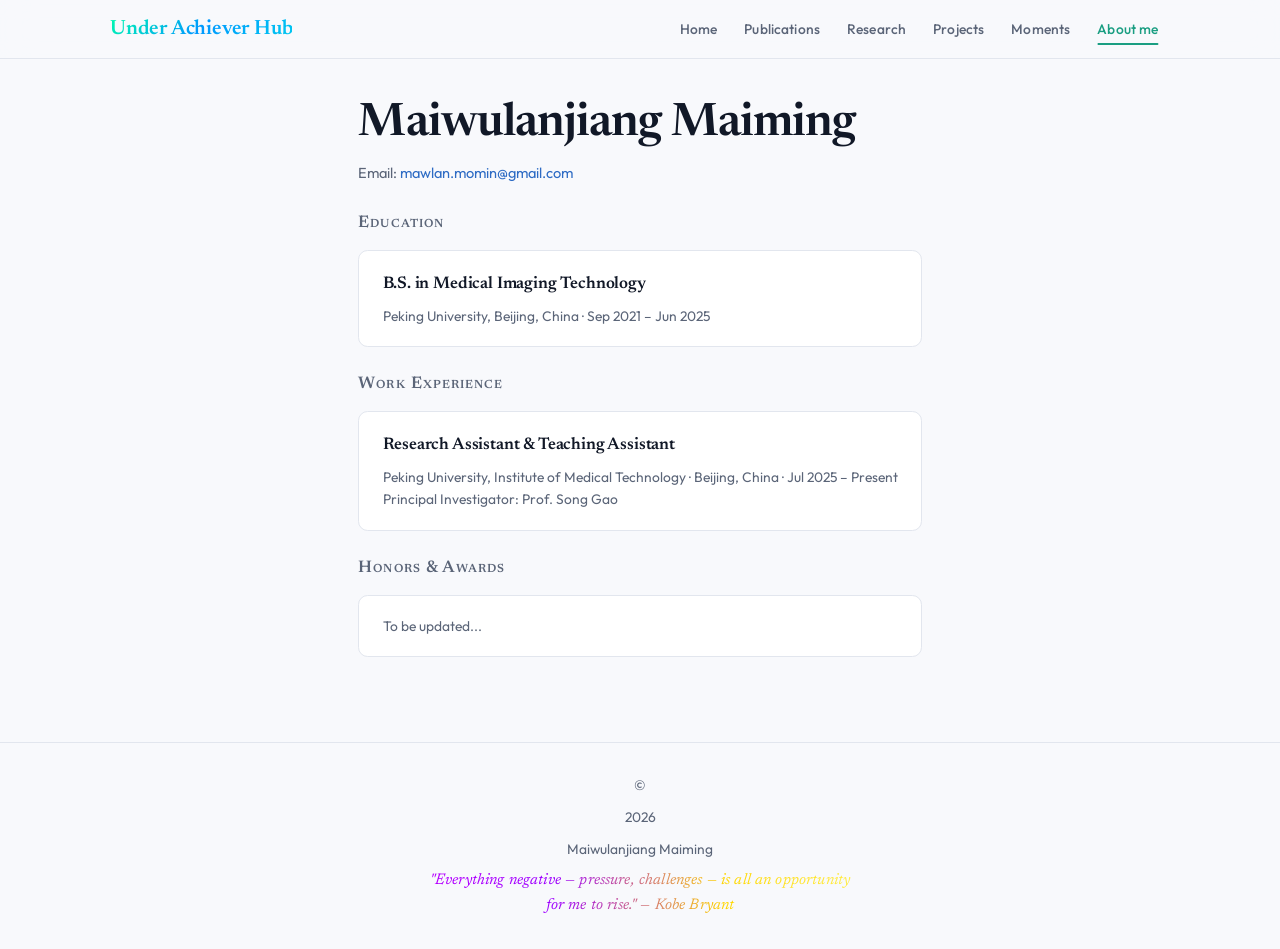
==== commit 06d58ef9: "Fix brand gradient and gray area: remove filter drop-shadow (breaks background-clip:text), replace o" ====
--- a/about.html
+++ b/about.html
@@ -9,6 +9,9 @@
 <meta property="og:type" content="website">
 <meta name="twitter:card" content="summary">
 <title>About - Maiwulanjiang Maiming</title>
+<link rel="preconnect" href="https://fonts.googleapis.com">
+<link rel="preconnect" href="https://fonts.gstatic.com" crossorigin>
+<link href="https://fonts.googleapis.com/css2?family=Newsreader:ital,opsz,wght@0,6..72,300;0,6..72,400;0,6..72,600;1,6..72,400;1,6..72,600&family=Outfit:wght@300;400;500;600;700&family=JetBrains+Mono:wght@400;500&display=swap" rel="stylesheet">
 <link rel="stylesheet" href="assets/style.css">
 </head>
 <body>
--- a/assets/style.css
+++ b/assets/style.css
@@ -1,6 +1,5 @@
-@import url('https://fonts.googleapis.com/css2?family=Newsreader:ital,opsz,wght@0,6..72,300;0,6..72,400;0,6..72,600;1,6..72,400;1,6..72,600&family=Outfit:wght@300;400;500;600;700&family=JetBrains+Mono:wght@400;500&display=swap');
 :root{
-  --bg:#090b0e;--card:#11141a;--card-hover:#161a22;--text:#e2e8f0;--muted:#8892a4;--primary:oklch(0.72 0.14 230);--accent:oklch(0.70 0.16 170);--accent2:oklch(0.75 0.12 200);--border:#1e2533;--border-hover:#2a3348;--space-1:.5rem;--space-2:1rem;--space-3:1.5rem;--space-4:2rem;--radius:.625rem;--header-bg:rgba(9,11,14,.88);--pill-bg:rgba(30,37,51,.6);--pill-fg:#a0aab8;--pill-border:#1e2533;color-scheme:dark light;
+  --bg:#090b0e;--card:#11141a;--card-hover:#161a22;--text:#e2e8f0;--muted:#8892a4;--primary:#5b9cf5;--accent:#3dc9b0;--accent2:#6bb8e0;--border:#1e2533;--border-hover:#2a3348;--space-1:.5rem;--space-2:1rem;--space-3:1.5rem;--space-4:2rem;--radius:.625rem;--header-bg:rgba(9,11,14,.88);--pill-bg:rgba(30,37,51,.6);--pill-fg:#a0aab8;--pill-border:#1e2533;color-scheme:dark;
   --ease-smooth:cubic-bezier(0.4,0,0.2,1);
   --ease-out-expo:cubic-bezier(0.16,1,0.3,1);
   --ease-out-back:cubic-bezier(0.34,1.56,0.64,1);
@@ -15,9 +14,10 @@
   --font-mono:'JetBrains Mono','Fira Code',monospace
 }
 *{box-sizing:border-box}
-html,body{height:100%}
-html{font-size:clamp(15px,1.2vw,18px)}
-body{margin:0;background:var(--bg);color:var(--text);font:1rem/1.75 var(--font-body);transition:background-color var(--duration-normal) var(--ease-smooth),color var(--duration-normal) var(--ease-smooth)}
+html,body{min-height:100%}
+html{font-size:clamp(15px,1.2vw,18px);background:var(--bg)}
+body{margin:0;background:var(--bg);color:var(--text);font:1rem/1.75 var(--font-body);transition:background-color var(--duration-normal) var(--ease-smooth),color var(--duration-normal) var(--ease-smooth);min-height:100vh;display:flex;flex-direction:column}
+main{flex:1}
 @keyframes pageIn{from{opacity:0}to{opacity:1}}
 html{scroll-behavior:smooth}
 a{color:var(--primary);text-decoration:none;transition:color var(--duration-fast) var(--ease-smooth)}
@@ -25,7 +25,7 @@
 .container{max-width:72rem;margin:0 auto;padding:0 var(--space-3)}
 .site-header{position:sticky;top:0;z-index:10;background:var(--header-bg);backdrop-filter:saturate(140%) blur(16px);border-bottom:1px solid var(--border);transition:transform var(--duration-normal) var(--ease-smooth)}
 .site-header .container{display:flex;align-items:center;justify-content:space-between;min-height:3.75rem}
-.brand{font-family:var(--font-heading);font-weight:600;font-size:1.35rem;letter-spacing:-.01em;background:linear-gradient(135deg,var(--accent) 0%,var(--primary) 50%,var(--accent2) 100%);-webkit-background-clip:text;background-clip:text;-webkit-text-fill-color:transparent;filter:drop-shadow(0 0 12px rgba(0,180,220,.25))}
+.brand{font-family:var(--font-heading);font-weight:600;font-size:1.35rem;letter-spacing:-.01em;background:linear-gradient(135deg,#00ffaa 0%,#0099ff 50%,#00ccee 100%);-webkit-background-clip:text;background-clip:text;-webkit-text-fill-color:transparent}
 .nav{display:flex;gap:4px;align-items:center}
 .nav a{padding:.5rem .75rem;color:var(--muted);position:relative;font-size:.9rem;font-weight:500;letter-spacing:.01em;border-radius:var(--radius);transition:color var(--duration-fast) var(--ease-smooth),background-color var(--duration-fast) var(--ease-smooth)}
 .nav a::after{content:'';position:absolute;bottom:.25rem;left:50%;width:0;height:2px;background:var(--accent);border-radius:1px;transform:translateX(-50%);transition:width var(--duration-normal) var(--ease-out-expo)}
@@ -54,7 +54,7 @@
 article{max-width:48rem}
 article h1{margin:0 0 .75rem;font-family:var(--font-heading);font-weight:600;letter-spacing:-.01em}
 article{animation:fadeUp var(--duration-slow) var(--ease-out-expo)}
-.motto{font-family:var(--font-heading);font-style:italic;font-size:1rem;letter-spacing:.01em;line-height:1.6;max-width:28rem;background:linear-gradient(90deg,#b700ff 0%,#9d00ff 30%,#ffd700 70%,#ffed4e 100%);-webkit-background-clip:text;background-clip:text;-webkit-text-fill-color:transparent;filter:drop-shadow(0 0 10px rgba(255,215,0,.2))}
+.motto{font-family:var(--font-heading);font-style:italic;font-size:1rem;letter-spacing:.01em;line-height:1.6;max-width:28rem;background:linear-gradient(90deg,#b700ff 0%,#9d00ff 30%,#ffd700 70%,#ffed4e 100%);-webkit-background-clip:text;background-clip:text;-webkit-text-fill-color:transparent}
 .lightbox{position:fixed;inset:0;background:rgba(0,0,0,0);display:none;align-items:center;justify-content:center;z-index:100;backdrop-filter:blur(0px);transition:background var(--duration-normal) var(--ease-smooth),backdrop-filter var(--duration-normal) var(--ease-smooth)}
 .lightbox.open{display:flex;background:rgba(0,0,0,.88);backdrop-filter:blur(12px);animation:fadeIn var(--duration-normal) var(--ease-smooth)}
 .lightbox img{max-width:90vw;max-height:85vh;border-radius:10px;box-shadow:0 24px 48px rgba(0,0,0,.4);transform:scale(.85) translateY(20px);opacity:0;transition:transform var(--duration-slow) var(--ease-out-expo),opacity var(--duration-normal) var(--ease-smooth);will-change:transform,opacity}
@@ -77,7 +77,7 @@
   .card-reveal{opacity:1;transform:none}
 }
 @media (prefers-color-scheme: light){:root{
-  --bg:#f8f9fc;--card:#ffffff;--card-hover:#f0f2f7;--text:#111827;--muted:#5b6578;--primary:oklch(0.48 0.14 230);--accent:oklch(0.45 0.16 170);--accent2:oklch(0.50 0.12 200);--border:#e2e6ee;--border-hover:#cdd3de;--header-bg:rgba(248,249,252,.88);--pill-bg:rgba(226,230,238,.5);--pill-fg:#4a5568;--pill-border:#e2e6ee;color-scheme:light dark}}
+  --bg:#f8f9fc;--card:#ffffff;--card-hover:#f0f2f7;--text:#111827;--muted:#5b6578;--primary:#2d6bc4;--accent:#1a9e82;--accent2:#3a8ab5;--border:#e2e6ee;--border-hover:#cdd3de;--header-bg:rgba(248,249,252,.88);--pill-bg:rgba(226,230,238,.5);--pill-fg:#4a5568;--pill-border:#e2e6ee;color-scheme:light}}
 @media(max-width:900px){.grid{grid-template-columns:repeat(2,1fr)}.gallery{grid-template-columns:repeat(2,1fr)}.hero{padding:3rem 0 2rem}}
 @media(max-width:600px){.grid{grid-template-columns:1fr}.gallery{grid-template-columns:1fr}.nav{flex-wrap:wrap;gap:2px}.card-reveal{animation-delay:0 !important}.research-item{animation-delay:0 !important}.project-line{animation-delay:0 !important}.site-header .container{flex-wrap:wrap;gap:.5rem}.hero h1{font-size:2rem}}
 .research{display:flex;flex-direction:column;gap:var(--space-3)}
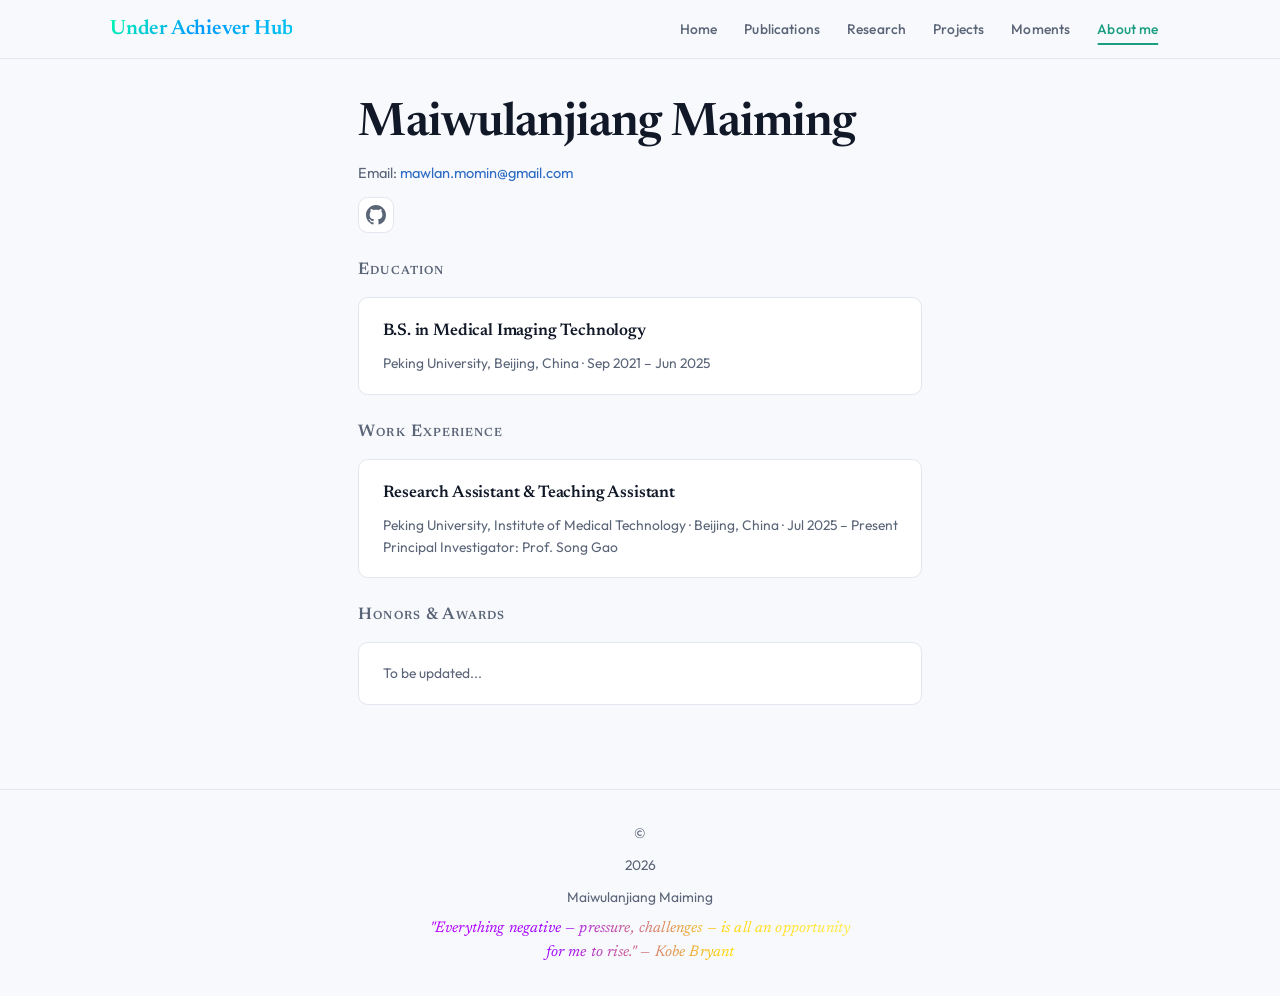
==== commit 067c881f: "Add GitHub icon link to About page" ====
--- a/about.html
+++ b/about.html
@@ -32,6 +32,11 @@
   <section class="about-header">
     <h1 class="about-name">Maiwulanjiang Maiming</h1>
     <div class="about-contact">Email: <a href="mailto:mawlan.momin@gmail.com">mawlan.momin@gmail.com</a></div>
+    <div class="about-social">
+      <a href="https://github.com/MaiwulanjiangMaiming" target="_blank" rel="noopener" aria-label="GitHub">
+        <svg viewBox="0 0 16 16" width="20" height="20" fill="currentColor"><path d="M8 0C3.58 0 0 3.58 0 8c0 3.54 2.29 6.53 5.47 7.59.4.07.55-.17.55-.38 0-.19-.01-.82-.01-1.49-2.01.37-2.53-.49-2.69-.94-.09-.23-.48-.94-.82-1.13-.28-.15-.68-.52-.01-.53.63-.01 1.08.58 1.23.82.72 1.21 1.87.87 2.33.66.07-.52.28-.87.51-1.07-1.78-.2-3.64-.89-3.64-3.95 0-.87.31-1.59.82-2.15-.08-.2-.36-1.02.08-2.12 0 0 .67-.21 2.2.82.64-.18 1.32-.27 2-.27.68 0 1.36.09 2 .27 1.53-1.04 2.2-.82 2.2-.82.44 1.1.16 1.92.08 2.12.51.56.82 1.27.82 2.15 0 3.07-1.87 3.75-3.65 3.95.29.25.54.73.54 1.48 0 1.07-.01 1.93-.01 2.2 0 .21.15.46.55.38A8.013 8.013 0 0016 8c0-4.42-3.58-8-8-8z"></path></svg>
+      </a>
+    </div>
   </section>
   <section class="cv-section">
     <h2 class="cv-heading">Education</h2>
--- a/assets/style.css
+++ b/assets/style.css
@@ -14,10 +14,9 @@
   --font-mono:'JetBrains Mono','Fira Code',monospace
 }
 *{box-sizing:border-box}
-html,body{min-height:100%}
-html{font-size:clamp(15px,1.2vw,18px);background:var(--bg)}
-body{margin:0;background:var(--bg);color:var(--text);font:1rem/1.75 var(--font-body);transition:background-color var(--duration-normal) var(--ease-smooth),color var(--duration-normal) var(--ease-smooth);min-height:100vh;display:flex;flex-direction:column}
-main{flex:1}
+html{height:100%;font-size:clamp(15px,1.2vw,18px);background-color:#090b0e}
+body{min-height:100%;margin:0;background-color:#090b0e;color:var(--text);font:1rem/1.75 var(--font-body);display:grid;grid-template-rows:auto 1fr auto}
+main{min-height:0}
 @keyframes pageIn{from{opacity:0}to{opacity:1}}
 html{scroll-behavior:smooth}
 a{color:var(--primary);text-decoration:none;transition:color var(--duration-fast) var(--ease-smooth)}
@@ -25,7 +24,7 @@
 .container{max-width:72rem;margin:0 auto;padding:0 var(--space-3)}
 .site-header{position:sticky;top:0;z-index:10;background:var(--header-bg);backdrop-filter:saturate(140%) blur(16px);border-bottom:1px solid var(--border);transition:transform var(--duration-normal) var(--ease-smooth)}
 .site-header .container{display:flex;align-items:center;justify-content:space-between;min-height:3.75rem}
-.brand{font-family:var(--font-heading);font-weight:600;font-size:1.35rem;letter-spacing:-.01em;background:linear-gradient(135deg,#00ffaa 0%,#0099ff 50%,#00ccee 100%);-webkit-background-clip:text;background-clip:text;-webkit-text-fill-color:transparent}
+.brand{font-family:var(--font-heading);font-weight:600;font-size:1.35rem;letter-spacing:-.01em;color:#0099ff;background:linear-gradient(135deg,#00ffaa 0%,#0099ff 50%,#00ccee 100%);-webkit-background-clip:text;-webkit-text-fill-color:transparent}
 .nav{display:flex;gap:4px;align-items:center}
 .nav a{padding:.5rem .75rem;color:var(--muted);position:relative;font-size:.9rem;font-weight:500;letter-spacing:.01em;border-radius:var(--radius);transition:color var(--duration-fast) var(--ease-smooth),background-color var(--duration-fast) var(--ease-smooth)}
 .nav a::after{content:'';position:absolute;bottom:.25rem;left:50%;width:0;height:2px;background:var(--accent);border-radius:1px;transform:translateX(-50%);transition:width var(--duration-normal) var(--ease-out-expo)}
@@ -54,7 +53,7 @@
 article{max-width:48rem}
 article h1{margin:0 0 .75rem;font-family:var(--font-heading);font-weight:600;letter-spacing:-.01em}
 article{animation:fadeUp var(--duration-slow) var(--ease-out-expo)}
-.motto{font-family:var(--font-heading);font-style:italic;font-size:1rem;letter-spacing:.01em;line-height:1.6;max-width:28rem;background:linear-gradient(90deg,#b700ff 0%,#9d00ff 30%,#ffd700 70%,#ffed4e 100%);-webkit-background-clip:text;background-clip:text;-webkit-text-fill-color:transparent}
+.motto{font-family:var(--font-heading);font-style:italic;font-size:1rem;letter-spacing:.01em;line-height:1.6;max-width:28rem;color:#ffd700;background:linear-gradient(90deg,#b700ff 0%,#9d00ff 30%,#ffd700 70%,#ffed4e 100%);-webkit-background-clip:text;-webkit-text-fill-color:transparent}
 .lightbox{position:fixed;inset:0;background:rgba(0,0,0,0);display:none;align-items:center;justify-content:center;z-index:100;backdrop-filter:blur(0px);transition:background var(--duration-normal) var(--ease-smooth),backdrop-filter var(--duration-normal) var(--ease-smooth)}
 .lightbox.open{display:flex;background:rgba(0,0,0,.88);backdrop-filter:blur(12px);animation:fadeIn var(--duration-normal) var(--ease-smooth)}
 .lightbox img{max-width:90vw;max-height:85vh;border-radius:10px;box-shadow:0 24px 48px rgba(0,0,0,.4);transform:scale(.85) translateY(20px);opacity:0;transition:transform var(--duration-slow) var(--ease-out-expo),opacity var(--duration-normal) var(--ease-smooth);will-change:transform,opacity}
@@ -77,7 +76,7 @@
   .card-reveal{opacity:1;transform:none}
 }
 @media (prefers-color-scheme: light){:root{
-  --bg:#f8f9fc;--card:#ffffff;--card-hover:#f0f2f7;--text:#111827;--muted:#5b6578;--primary:#2d6bc4;--accent:#1a9e82;--accent2:#3a8ab5;--border:#e2e6ee;--border-hover:#cdd3de;--header-bg:rgba(248,249,252,.88);--pill-bg:rgba(226,230,238,.5);--pill-fg:#4a5568;--pill-border:#e2e6ee;color-scheme:light}}
+  --bg:#f8f9fc;--card:#ffffff;--card-hover:#f0f2f7;--text:#111827;--muted:#5b6578;--primary:#2d6bc4;--accent:#1a9e82;--accent2:#3a8ab5;--border:#e2e6ee;--border-hover:#cdd3de;--header-bg:rgba(248,249,252,.88);--pill-bg:rgba(226,230,238,.5);--pill-fg:#4a5568;--pill-border:#e2e6ee;color-scheme:light}html{background-color:#f8f9fc}body{background-color:#f8f9fc}}
 @media(max-width:900px){.grid{grid-template-columns:repeat(2,1fr)}.gallery{grid-template-columns:repeat(2,1fr)}.hero{padding:3rem 0 2rem}}
 @media(max-width:600px){.grid{grid-template-columns:1fr}.gallery{grid-template-columns:1fr}.nav{flex-wrap:wrap;gap:2px}.card-reveal{animation-delay:0 !important}.research-item{animation-delay:0 !important}.project-line{animation-delay:0 !important}.site-header .container{flex-wrap:wrap;gap:.5rem}.hero h1{font-size:2rem}}
 .research{display:flex;flex-direction:column;gap:var(--space-3)}
@@ -102,6 +101,9 @@
 .about-header{max-width:48rem;margin:2.5rem auto 1rem}
 .about-name{font-family:var(--font-heading);font-weight:600;font-size:clamp(2rem,4vw,3rem);letter-spacing:-.02em;margin:0;line-height:1.2}
 .about-contact{color:var(--muted);margin-top:.5rem;font-size:.95rem}
+.about-social{margin-top:.75rem;display:flex;gap:.75rem}
+.about-social a{color:var(--muted);display:inline-flex;align-items:center;justify-content:center;width:36px;height:36px;border-radius:var(--radius);border:1px solid var(--border);background:var(--card);transition:color var(--duration-fast) var(--ease-smooth),background-color var(--duration-fast) var(--ease-smooth),border-color var(--duration-fast) var(--ease-smooth),transform var(--duration-fast) var(--ease-out-expo)}
+.about-social a:hover{color:var(--text);background:var(--card-hover);border-color:var(--border-hover);transform:translateY(-2px)}
 .cv-section{max-width:48rem;margin:1.5rem auto}
 .cv-heading{font-family:var(--font-heading);font-variant-caps:small-caps;letter-spacing:.06em;margin:0 0 .75rem;font-weight:600;font-size:1.1rem;color:var(--muted)}
 .cv-card{background:var(--card);border:1px solid var(--border);border-radius:var(--radius);padding:1.25rem 1.5rem;transition:transform var(--duration-normal) var(--ease-out-expo),box-shadow var(--duration-normal) var(--ease-smooth),border-color var(--duration-normal) var(--ease-smooth)}
